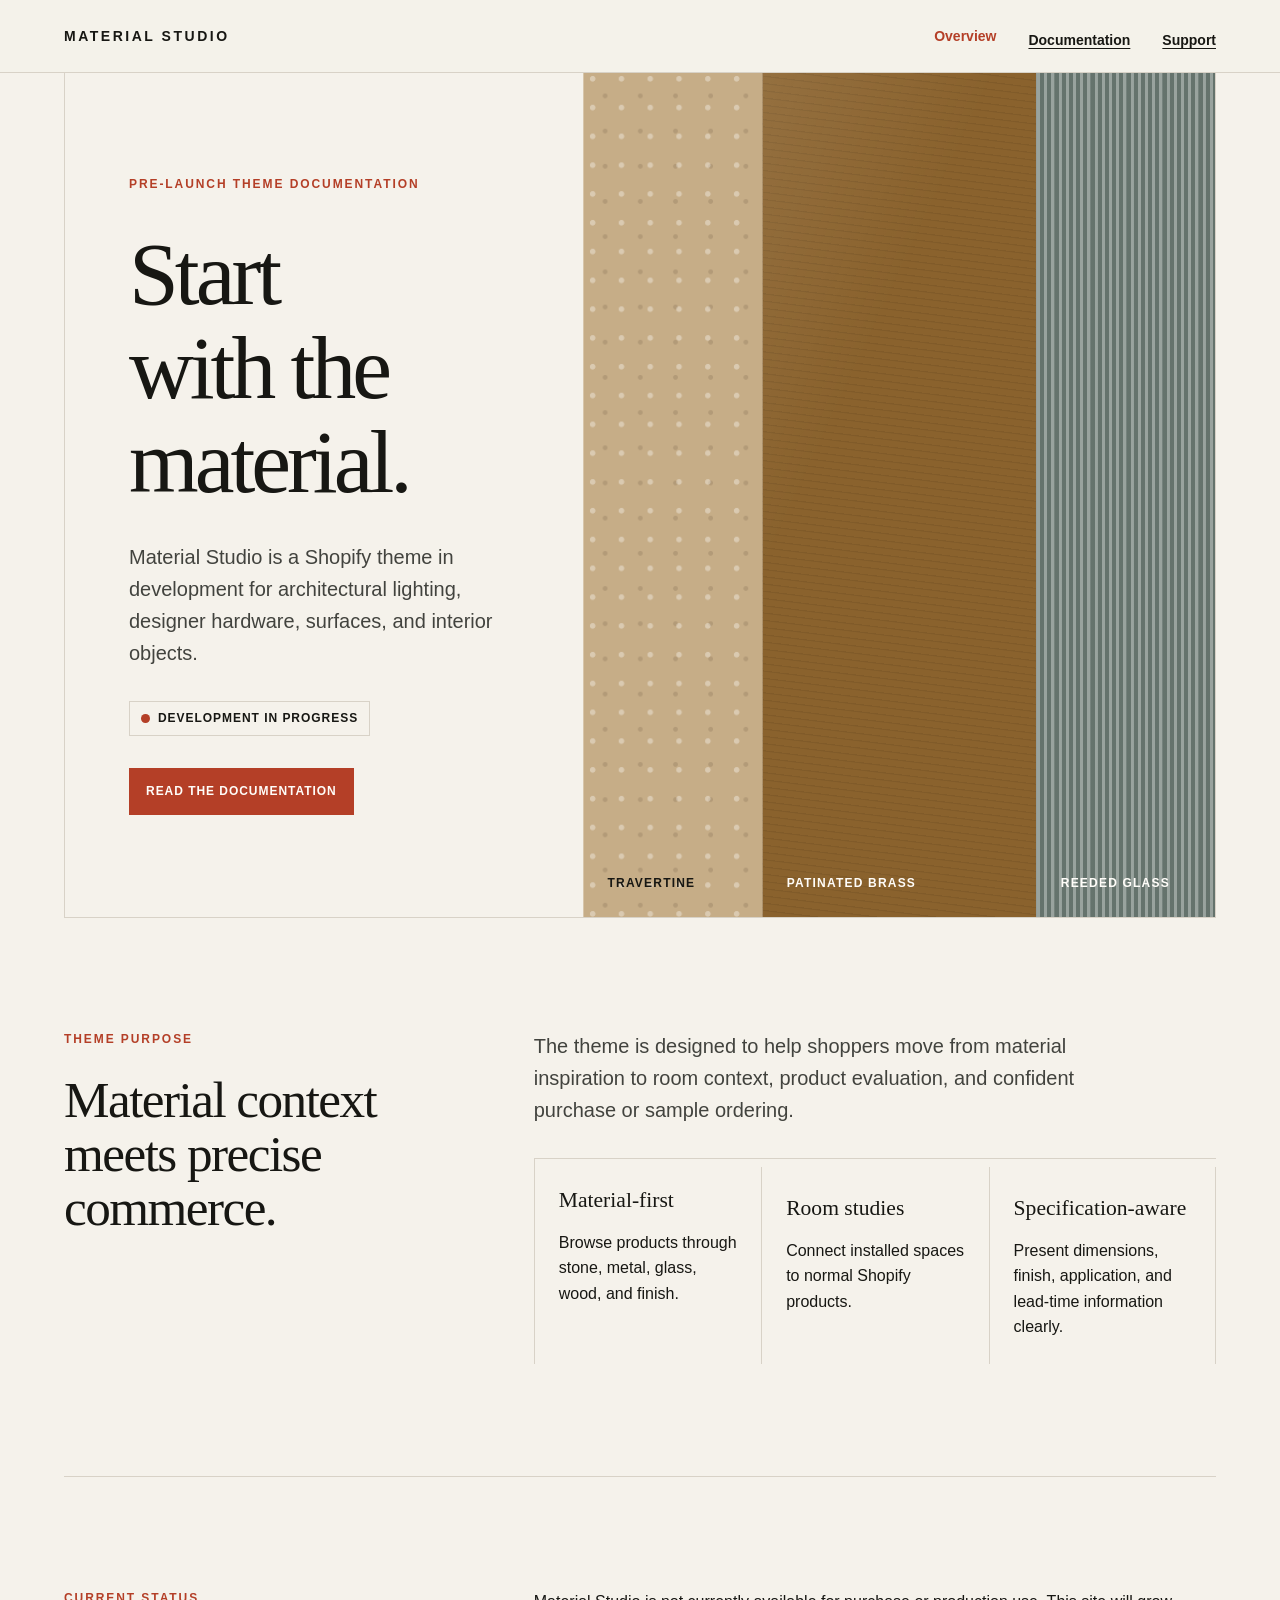
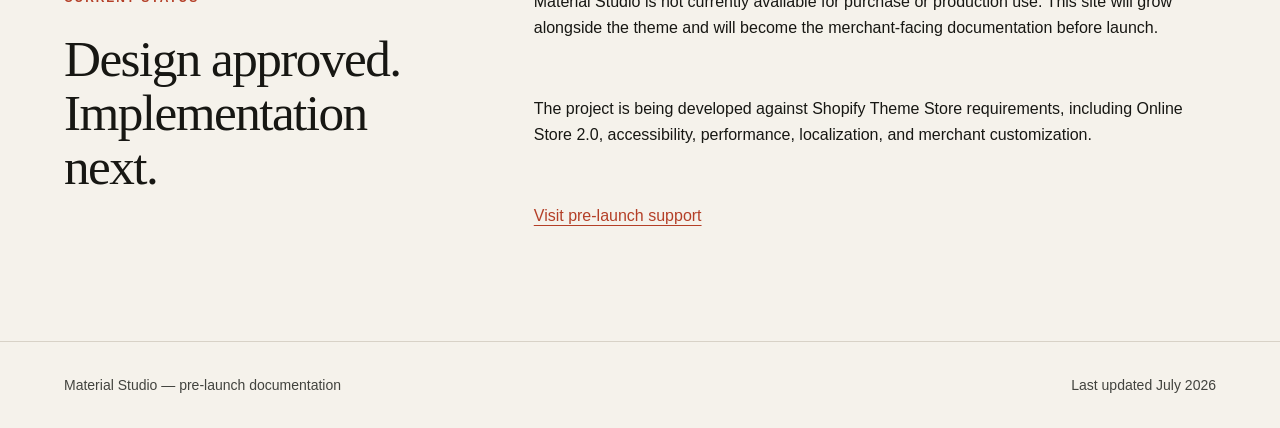
==== index.html @ 1847490d "Add index.html" ====
<!DOCTYPE html>
<html lang="en">
  <head>
    <meta charset="utf-8">
    <meta name="viewport" content="width=device-width, initial-scale=1">
    <meta name="description" content="Pre-launch documentation and support for the Material Studio Shopify theme.">
    <title>Material Studio — Pre-launch documentation</title>
    <link rel="stylesheet" href="./assets/styles.css">
  </head>
  <body>
    <a class="skip-link" href="#main">Skip to content</a>
    <header class="site-header">
      <div class="header-inner">
        <a class="wordmark" href="./" aria-label="Material Studio home">Material Studio</a>
        <nav class="site-nav" aria-label="Primary">
          <ul>
            <li><a href="./" aria-current="page">Overview</a></li>
            <li><a href="./docs/">Documentation</a></li>
            <li><a href="./support/">Support</a></li>
          </ul>
        </nav>
      </div>
    </header>

    <main id="main" class="page-shell">
      <section class="hero" aria-labelledby="hero-title">
        <div class="hero-copy">
          <p class="eyebrow">Pre-launch theme documentation</p>
          <h1 id="hero-title">Start with the material.</h1>
          <p class="lede">
            Material Studio is a Shopify theme in development for architectural
            lighting, designer hardware, surfaces, and interior objects.
          </p>
          <span class="status">Development in progress</span>
          <a class="button button--primary" href="./docs/">Read the documentation</a>
        </div>
        <div class="hero-materials" role="group" aria-label="Material Studio visual palette">
          <div class="material material--stone">Travertine</div>
          <div class="material material--brass">Patinated brass</div>
          <div class="material material--glass">Reeded glass</div>
        </div>
      </section>

      <section class="content-section section-grid" aria-labelledby="purpose-title">
        <div class="section-intro">
          <p class="eyebrow">Theme purpose</p>
          <h2 id="purpose-title">Material context meets precise commerce.</h2>
        </div>
        <div class="section-body">
          <p class="lede">
            The theme is designed to help shoppers move from material inspiration
            to room context, product evaluation, and confident purchase or sample
            ordering.
          </p>
          <ul class="feature-list">
            <li>
              <strong>Material-first</strong>
              Browse products through stone, metal, glass, wood, and finish.
            </li>
            <li>
              <strong>Room studies</strong>
              Connect installed spaces to normal Shopify products.
            </li>
            <li>
              <strong>Specification-aware</strong>
              Present dimensions, finish, application, and lead-time information clearly.
            </li>
          </ul>
        </div>
      </section>

      <section class="content-section section-grid" aria-labelledby="status-title">
        <div class="section-intro">
          <p class="eyebrow">Current status</p>
          <h2 id="status-title">Design approved. Implementation next.</h2>
        </div>
        <div class="section-body prose">
          <p>
            Material Studio is not currently available for purchase or production
            use. This site will grow alongside the theme and will become the
            merchant-facing documentation before launch.
          </p>
          <p>
            The project is being developed against Shopify Theme Store requirements,
            including Online Store 2.0, accessibility, performance, localization,
            and merchant customization.
          </p>
          <p>
            <a href="./support/">Visit pre-launch support</a>
          </p>
        </div>
      </section>
    </main>

    <footer class="site-footer">
      <div class="footer-inner">
        <p>Material Studio — pre-launch documentation</p>
        <p>Last updated July 2026</p>
      </div>
    </footer>
  </body>
</html>
---- assets/styles.css ----
:root {
  color-scheme: light;
  --paper: #f5f2eb;
  --surface: #fffdf9;
  --ink: #171713;
  --graphite: #42433e;
  --rule: #d8d2c7;
  --terracotta: #b43f27;
  --brass: #8a622d;
  --glass: #718079;
  --page-width: 78rem;
  --measure: 42rem;
  --space-1: 0.5rem;
  --space-2: 0.75rem;
  --space-3: 1rem;
  --space-4: 1.5rem;
  --space-5: 2rem;
  --space-6: 3rem;
  --space-7: 4.5rem;
  --space-8: 7rem;
}

* {
  box-sizing: border-box;
}

html {
  scroll-behavior: smooth;
}

body {
  margin: 0;
  background: var(--paper);
  color: var(--ink);
  font-family: Arial, Helvetica, sans-serif;
  font-size: 1rem;
  line-height: 1.6;
  text-rendering: optimizeLegibility;
}

a {
  color: inherit;
  text-decoration-thickness: 0.08em;
  text-underline-offset: 0.22em;
}

a:hover {
  color: var(--terracotta);
}

a:focus-visible,
button:focus-visible {
  outline: 0.2rem solid var(--terracotta);
  outline-offset: 0.25rem;
}

h1,
h2,
h3 {
  margin-block: 0;
  font-family: Georgia, "Times New Roman", serif;
  font-weight: 400;
  line-height: 1.05;
  text-wrap: balance;
}

h1 {
  max-width: 13ch;
  font-size: clamp(3rem, 7vw, 6.5rem);
  letter-spacing: -0.045em;
}

h2 {
  font-size: clamp(2rem, 4vw, 3.75rem);
  letter-spacing: -0.03em;
}

h3 {
  font-size: 1.5rem;
}

p,
ul,
ol {
  margin-block: 0;
}

ul,
ol {
  padding-inline-start: 1.25rem;
}

li + li {
  margin-block-start: var(--space-1);
}

.skip-link {
  position: fixed;
  inset-block-start: var(--space-3);
  inset-inline-start: var(--space-3);
  z-index: 20;
  padding: 0.75rem 1rem;
  background: var(--ink);
  color: var(--surface);
  transform: translateY(-200%);
}

.skip-link:focus {
  transform: translateY(0);
}

.site-header {
  position: relative;
  z-index: 10;
  border-block-end: 1px solid var(--rule);
  background: color-mix(in srgb, var(--paper) 92%, transparent);
}

.header-inner {
  display: flex;
  max-width: var(--page-width);
  min-height: 4.5rem;
  margin-inline: auto;
  padding-inline: clamp(1rem, 4vw, 3rem);
  align-items: center;
  justify-content: space-between;
  gap: var(--space-4);
}

.wordmark {
  font-size: 0.875rem;
  font-weight: 700;
  letter-spacing: 0.18em;
  text-decoration: none;
  text-transform: uppercase;
}

.site-nav ul {
  display: flex;
  margin: 0;
  padding: 0;
  align-items: center;
  gap: clamp(1rem, 3vw, 2rem);
  list-style: none;
}

.site-nav a {
  font-size: 0.875rem;
  font-weight: 600;
}

.site-nav a[aria-current="page"] {
  color: var(--terracotta);
  text-decoration: none;
}

.page-shell {
  max-width: var(--page-width);
  margin-inline: auto;
  padding-inline: clamp(1rem, 4vw, 3rem);
}

.hero {
  display: grid;
  min-height: min(46rem, calc(100vh - 4.5rem));
  grid-template-columns: minmax(0, 0.9fr) minmax(22rem, 1.1fr);
  align-items: stretch;
  border-inline: 1px solid var(--rule);
}

.hero-copy {
  display: flex;
  padding: clamp(3rem, 8vw, 7rem) clamp(1.5rem, 5vw, 5rem);
  flex-direction: column;
  align-items: flex-start;
  justify-content: center;
  gap: var(--space-5);
}

.eyebrow {
  color: var(--terracotta);
  font-size: 0.75rem;
  font-weight: 700;
  letter-spacing: 0.16em;
  text-transform: uppercase;
}

.lede {
  max-width: 36rem;
  color: var(--graphite);
  font-size: clamp(1.0625rem, 2vw, 1.25rem);
}

.hero-materials {
  display: grid;
  min-height: 32rem;
  grid-template-columns: 0.85fr 1.3fr 0.85fr;
}

.material {
  display: flex;
  min-width: 0;
  padding: var(--space-4);
  align-items: flex-end;
  border-inline-start: 1px solid rgb(255 255 255 / 30%);
  color: var(--surface);
  font-size: 0.75rem;
  font-weight: 700;
  letter-spacing: 0.1em;
  text-transform: uppercase;
}

.material--stone {
  background:
    radial-gradient(circle at 30% 20%, rgb(255 255 255 / 35%) 0 0.15rem, transparent 0.2rem),
    radial-gradient(circle at 60% 65%, rgb(90 70 50 / 18%) 0 0.12rem, transparent 0.18rem),
    #c6ad87;
  background-size: 1.8rem 1.8rem, 2.2rem 2.2rem, auto;
  color: var(--ink);
}

.material--brass {
  background:
    linear-gradient(115deg, rgb(255 255 255 / 9%), transparent 35%),
    repeating-linear-gradient(7deg, transparent 0 0.35rem, rgb(20 10 0 / 8%) 0.4rem 0.45rem),
    var(--brass);
}

.material--glass {
  background:
    repeating-linear-gradient(90deg, rgb(255 255 255 / 28%) 0 0.18rem, rgb(15 25 20 / 12%) 0.2rem 0.45rem),
    var(--glass);
}

.button {
  display: inline-flex;
  min-height: 2.9rem;
  padding: 0.75rem 1rem;
  align-items: center;
  justify-content: center;
  border: 1px solid var(--ink);
  background: transparent;
  color: var(--ink);
  font-size: 0.75rem;
  font-weight: 700;
  letter-spacing: 0.08em;
  text-decoration: none;
  text-transform: uppercase;
}

.button:hover {
  border-color: var(--terracotta);
  background: var(--terracotta);
  color: var(--surface);
}

.button--primary {
  border-color: var(--terracotta);
  background: var(--terracotta);
  color: var(--surface);
}

.content-section {
  padding-block: var(--space-8);
  border-block-start: 1px solid var(--rule);
}

.section-grid {
  display: grid;
  grid-template-columns: minmax(14rem, 0.7fr) minmax(0, 1.3fr);
  gap: clamp(2rem, 8vw, 7rem);
}

.section-intro {
  display: flex;
  flex-direction: column;
  align-items: flex-start;
  gap: var(--space-4);
}

.section-body {
  display: grid;
  gap: var(--space-5);
}

.feature-list {
  display: grid;
  margin: 0;
  padding: 0;
  grid-template-columns: repeat(3, minmax(0, 1fr));
  border-block-start: 1px solid var(--rule);
  list-style: none;
}

.feature-list li {
  padding: var(--space-4);
  border-inline-start: 1px solid var(--rule);
}

.feature-list li:last-child {
  border-inline-end: 1px solid var(--rule);
}

.feature-list strong {
  display: block;
  margin-block-end: var(--space-2);
  font-family: Georgia, "Times New Roman", serif;
  font-size: 1.35rem;
  font-weight: 400;
}

.status {
  display: inline-flex;
  padding: 0.45rem 0.7rem;
  border: 1px solid var(--rule);
  align-items: center;
  gap: var(--space-1);
  font-size: 0.75rem;
  font-weight: 700;
  letter-spacing: 0.08em;
  text-transform: uppercase;
}

.status::before {
  width: 0.55rem;
  height: 0.55rem;
  border-radius: 50%;
  background: var(--terracotta);
  content: "";
}

.prose {
  max-width: var(--measure);
}

.prose > * + * {
  margin-block-start: var(--space-4);
}

.prose h2 {
  margin-block-start: var(--space-7);
}

.prose h3 {
  margin-block-start: var(--space-6);
}

.prose a {
  color: var(--terracotta);
}

.callout {
  padding: var(--space-5);
  border-inline-start: 0.25rem solid var(--terracotta);
  background: var(--surface);
}

.support-steps {
  display: grid;
  margin: 0;
  padding: 0;
  grid-template-columns: repeat(2, minmax(0, 1fr));
  gap: 1px;
  background: var(--rule);
  border: 1px solid var(--rule);
  list-style: none;
}

.support-steps li {
  padding: var(--space-5);
  background: var(--surface);
}

.support-steps span {
  display: block;
  margin-block-end: var(--space-2);
  color: var(--terracotta);
  font-size: 0.75rem;
  font-weight: 700;
  letter-spacing: 0.12em;
  text-transform: uppercase;
}

.site-footer {
  padding-block: var(--space-5);
  border-block-start: 1px solid var(--rule);
}

.footer-inner {
  display: flex;
  max-width: var(--page-width);
  margin-inline: auto;
  padding-inline: clamp(1rem, 4vw, 3rem);
  align-items: center;
  justify-content: space-between;
  gap: var(--space-4);
  color: var(--graphite);
  font-size: 0.875rem;
}

@media (max-width: 56rem) {
  .hero {
    min-height: auto;
    grid-template-columns: 1fr;
  }

  .hero-copy {
    min-height: 30rem;
  }

  .section-grid {
    grid-template-columns: 1fr;
  }

  .feature-list {
    grid-template-columns: 1fr;
  }

  .feature-list li,
  .feature-list li:last-child {
    border-inline: 1px solid var(--rule);
    border-block-end: 1px solid var(--rule);
  }
}

@media (max-width: 42rem) {
  html {
    scroll-behavior: auto;
  }

  .header-inner {
    min-height: auto;
    padding-block: var(--space-3);
    align-items: flex-start;
    flex-direction: column;
  }

  .site-nav {
    width: 100%;
  }

  .site-nav ul {
    justify-content: space-between;
    gap: var(--space-3);
  }

  .hero-materials {
    min-height: 27rem;
    grid-template-columns: 1fr 1fr;
  }

  .material--glass {
    grid-column: 1 / -1;
  }

  .content-section {
    padding-block: var(--space-7);
  }

  .support-steps {
    grid-template-columns: 1fr;
  }

  .footer-inner {
    align-items: flex-start;
    flex-direction: column;
  }
}

@media (prefers-reduced-motion: reduce) {
  *,
  *::before,
  *::after {
    scroll-behavior: auto !important;
  }
}
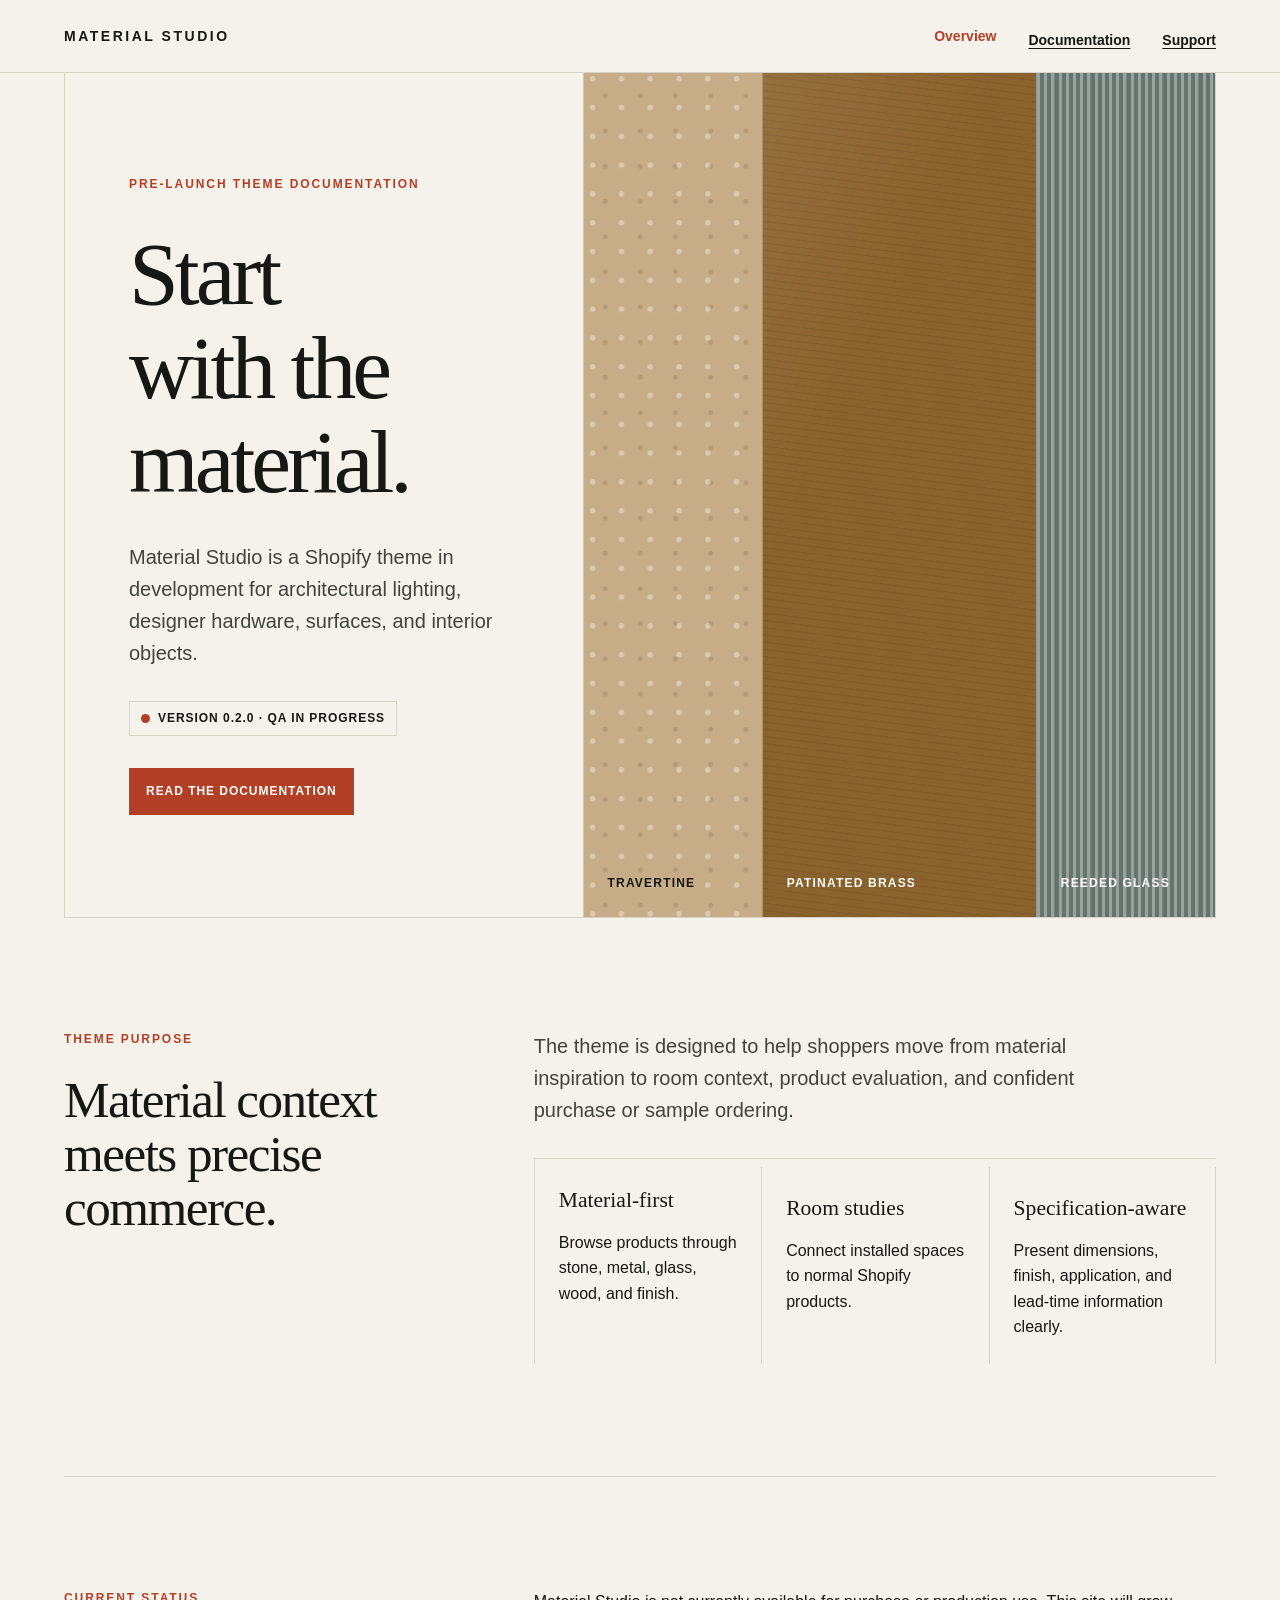
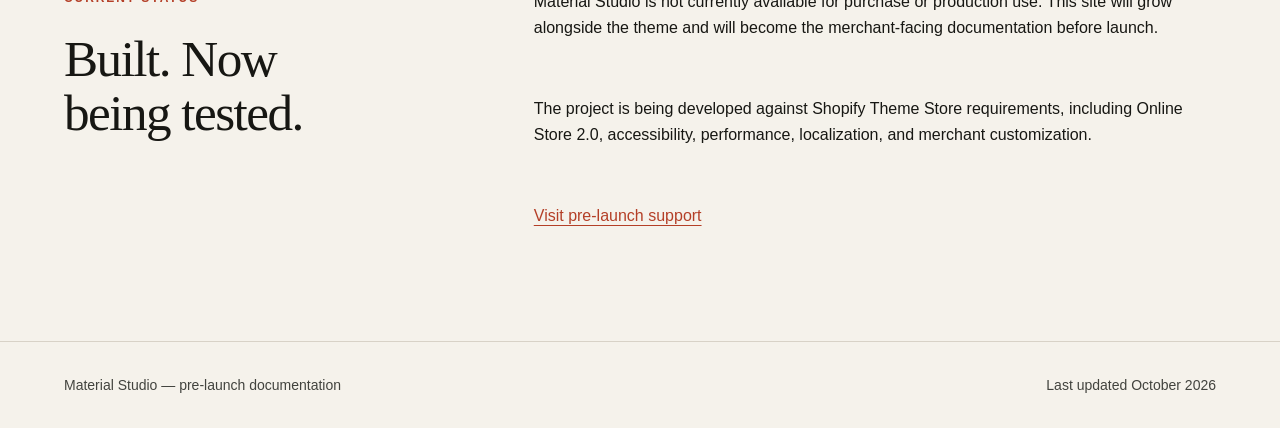
==== commit 544eb192: "Document Material Studio setup and prepare merchant support form" ====
--- a/index.html
+++ b/index.html
@@ -31,7 +31,7 @@
             Material Studio is a Shopify theme in development for architectural
             lighting, designer hardware, surfaces, and interior objects.
           </p>
-          <span class="status">Development in progress</span>
+          <span class="status">Version 0.2.0 · QA in progress</span>
           <a class="button button--primary" href="./docs/">Read the documentation</a>
         </div>
         <div class="hero-materials" role="group" aria-label="Material Studio visual palette">
@@ -72,7 +72,7 @@
       <section class="content-section section-grid" aria-labelledby="status-title">
         <div class="section-intro">
           <p class="eyebrow">Current status</p>
-          <h2 id="status-title">Design approved. Implementation next.</h2>
+          <h2 id="status-title">Built. Now being tested.</h2>
         </div>
         <div class="section-body prose">
           <p>
@@ -95,7 +95,7 @@
     <footer class="site-footer">
       <div class="footer-inner">
         <p>Material Studio — pre-launch documentation</p>
-        <p>Last updated July 2026</p>
+        <p>Last updated October 2026</p>
       </div>
     </footer>
   </body>
--- a/assets/styles.css
+++ b/assets/styles.css
@@ -475,3 +475,15 @@
   }
 }
 
+
+/* Accessible merchant support fields. */
+.support-form { display: grid; gap: 1.5rem; min-width: 0; }
+.form-field { display: grid; gap: .5rem; min-width: 0; }
+.form-field label { font-weight: 700; }
+.form-field input, .form-field textarea { width: 100%; min-width: 0; padding: .85rem; border: 1px solid var(--graphite); background: var(--surface); color: var(--ink); font: inherit; border-radius: 0; }
+.form-field textarea { resize: vertical; }
+.form-field small, .form-privacy { color: var(--graphite); font-size: .9rem; }
+.form-field :focus-visible { outline: .2rem solid var(--terracotta); outline-offset: .2rem; }
+.form-honeypot { display: none; }
+.support-form button { justify-self: start; cursor: pointer; }
+.prose, .callout, .section-intro, .section-body { overflow-wrap: anywhere; }
